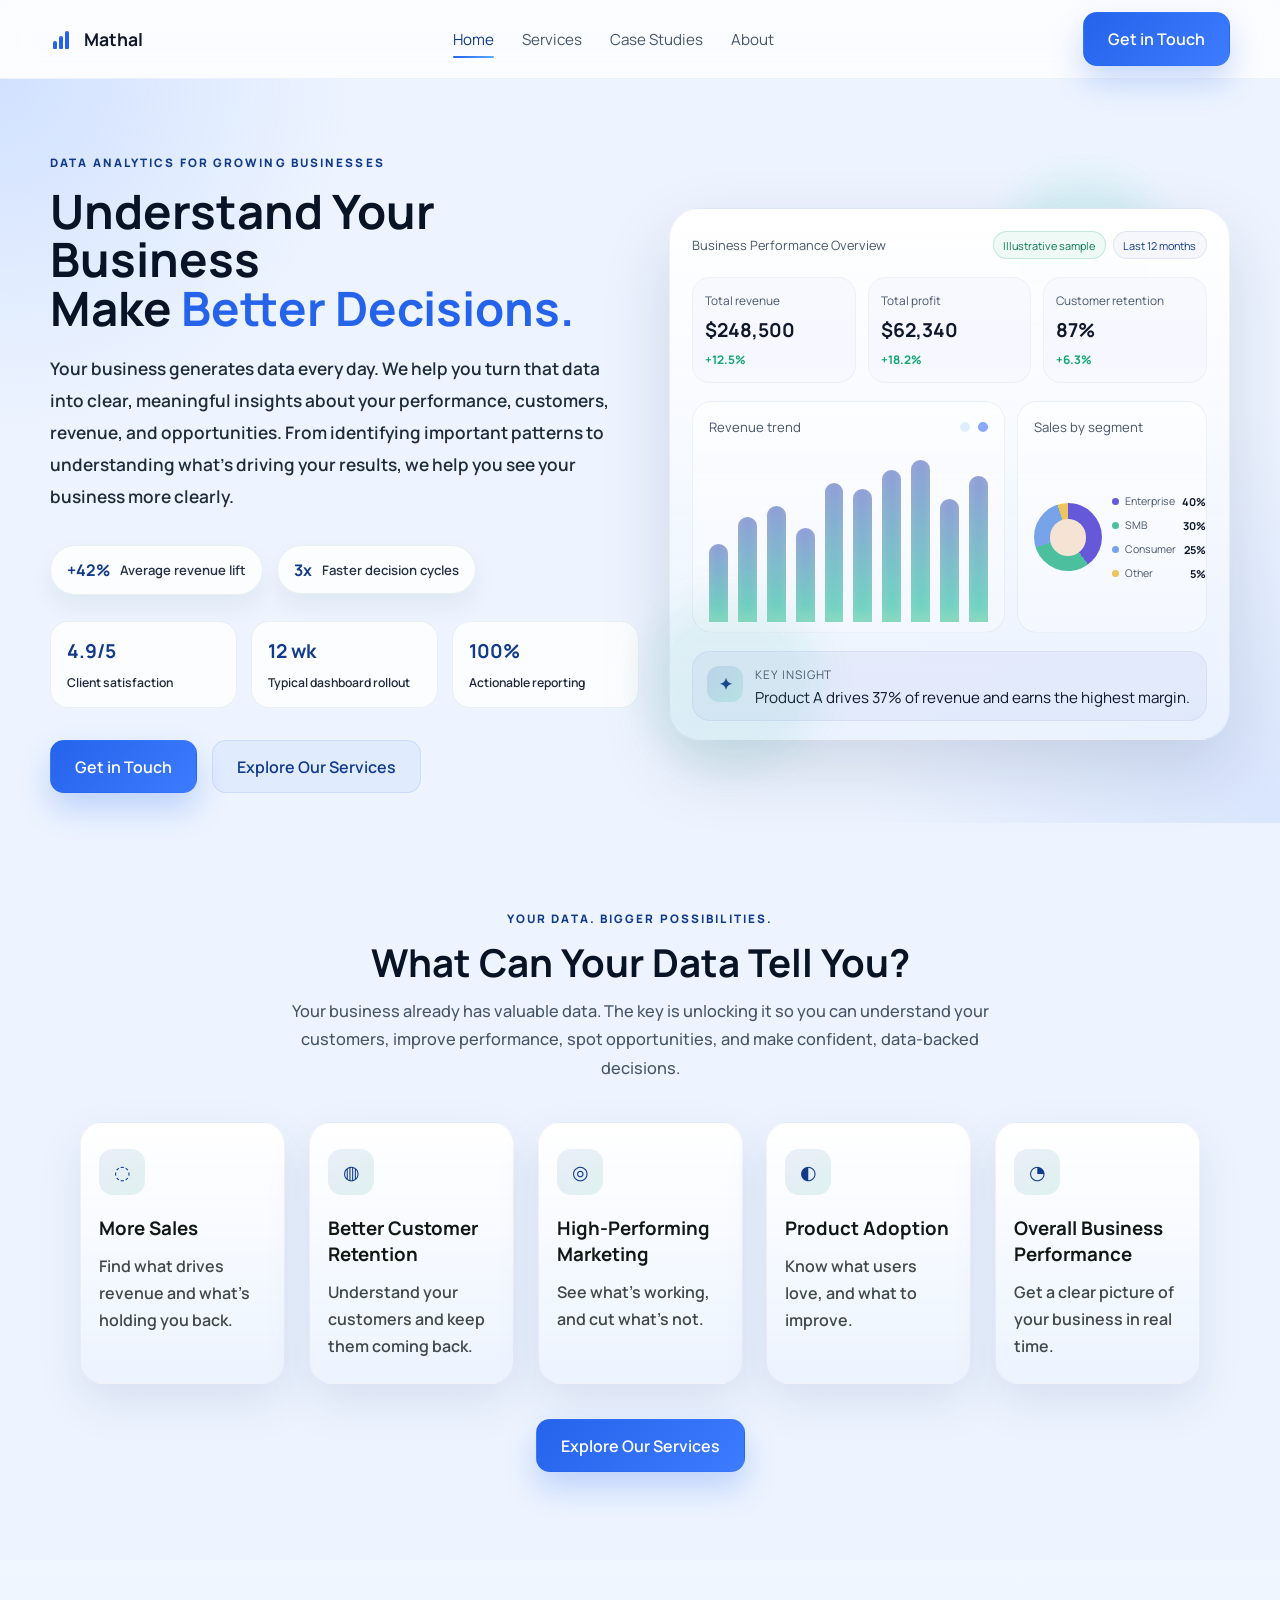
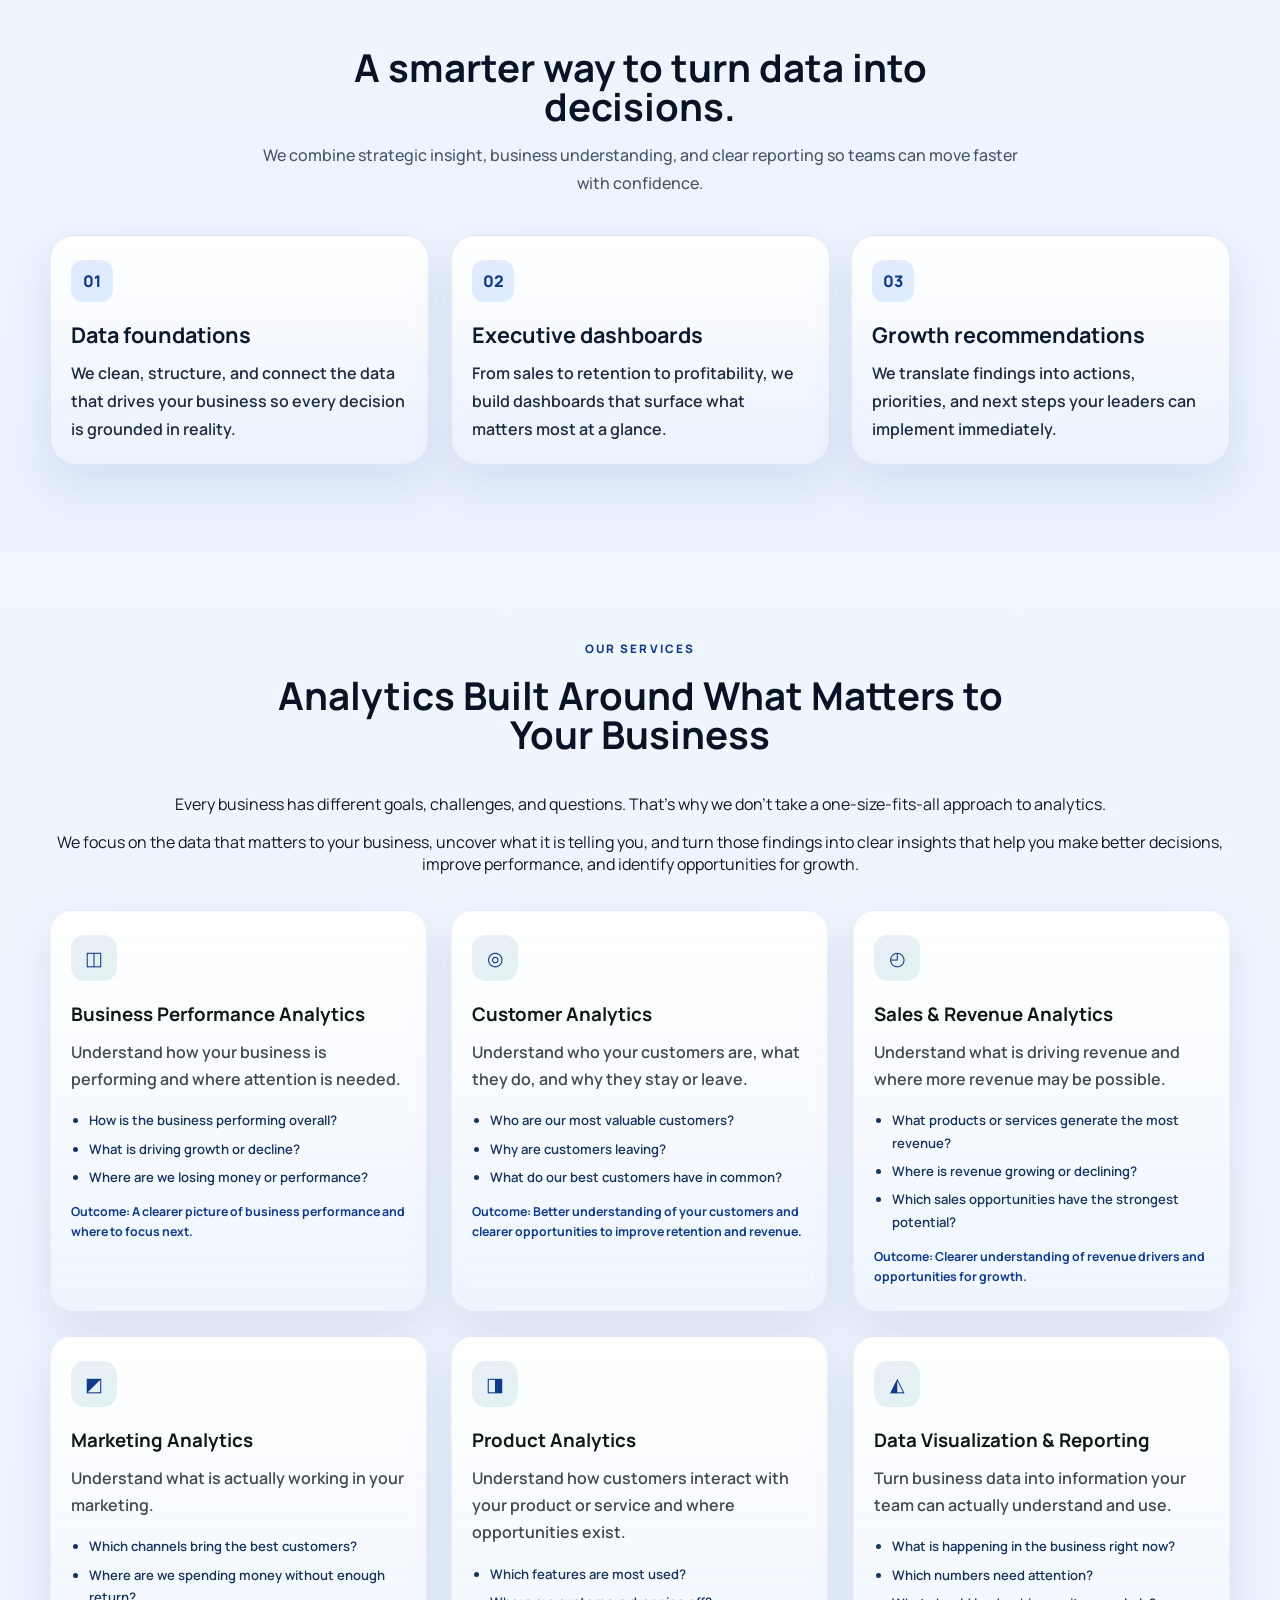
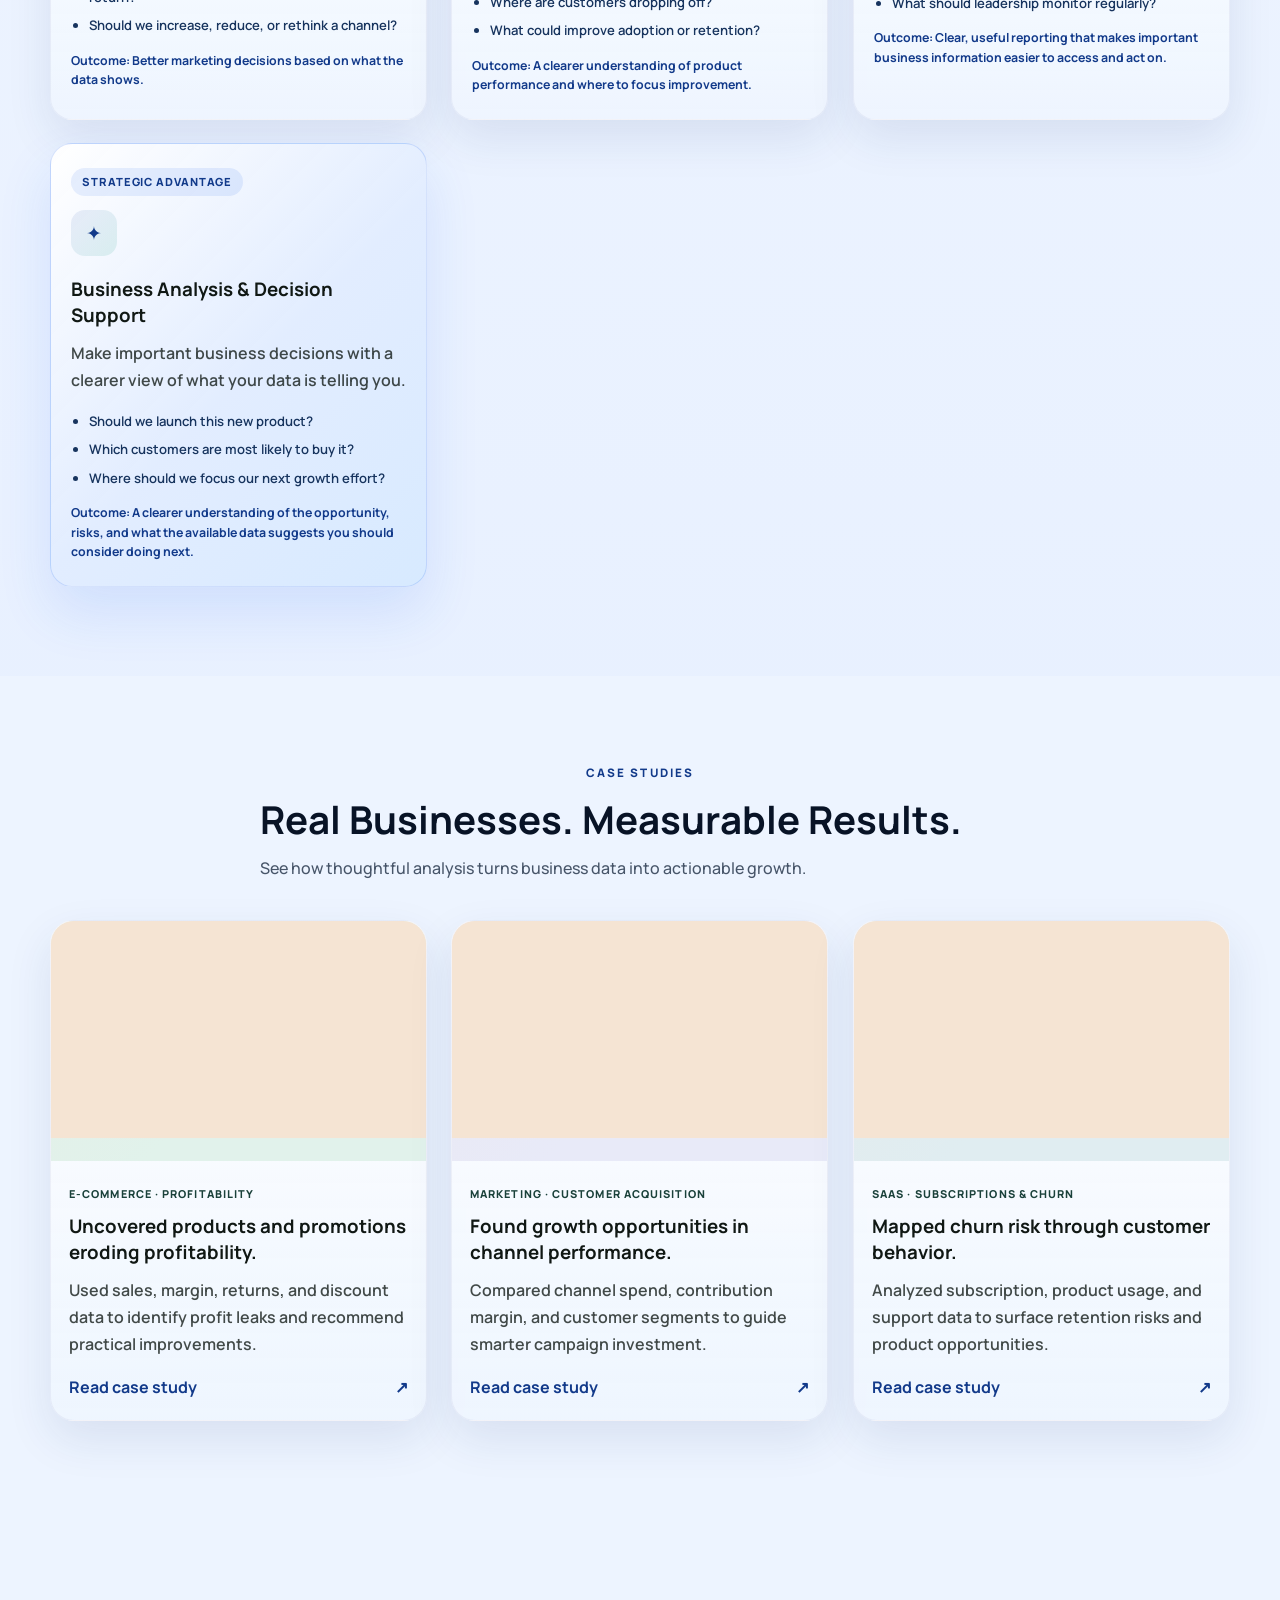
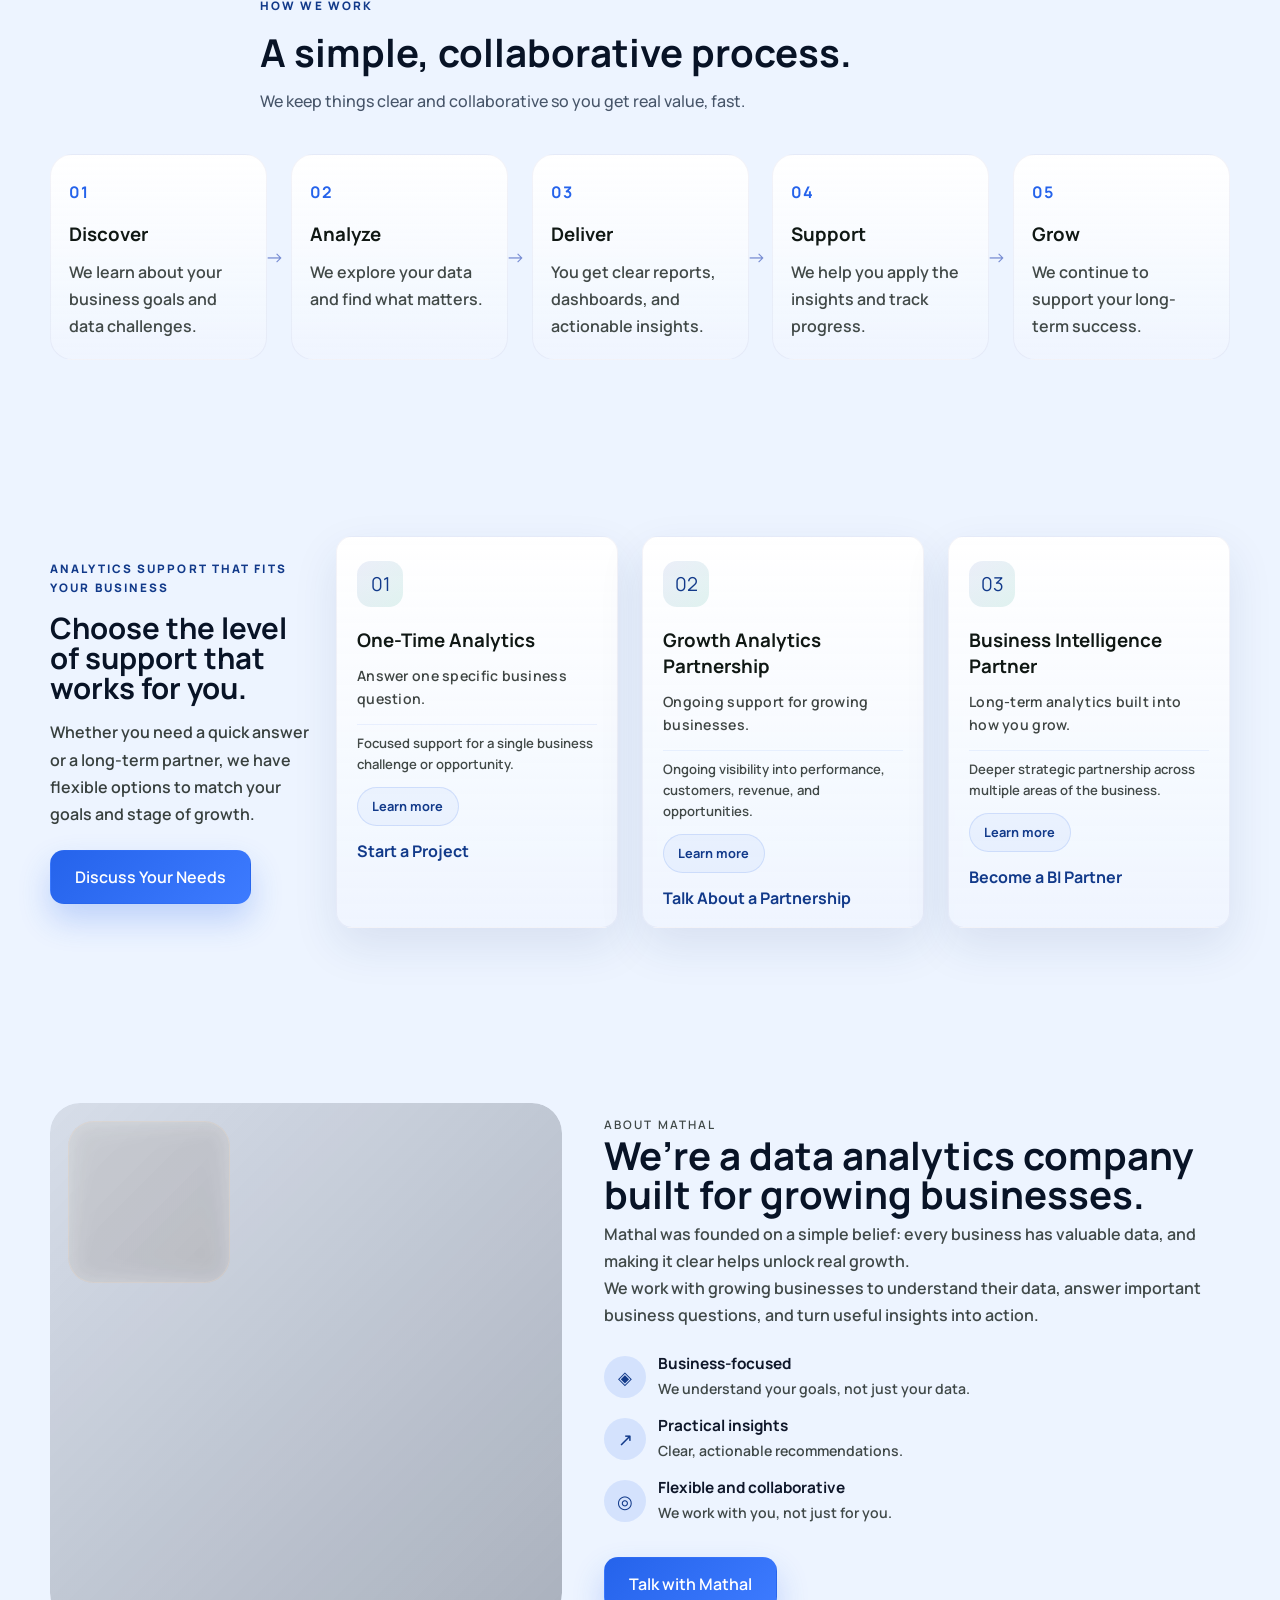
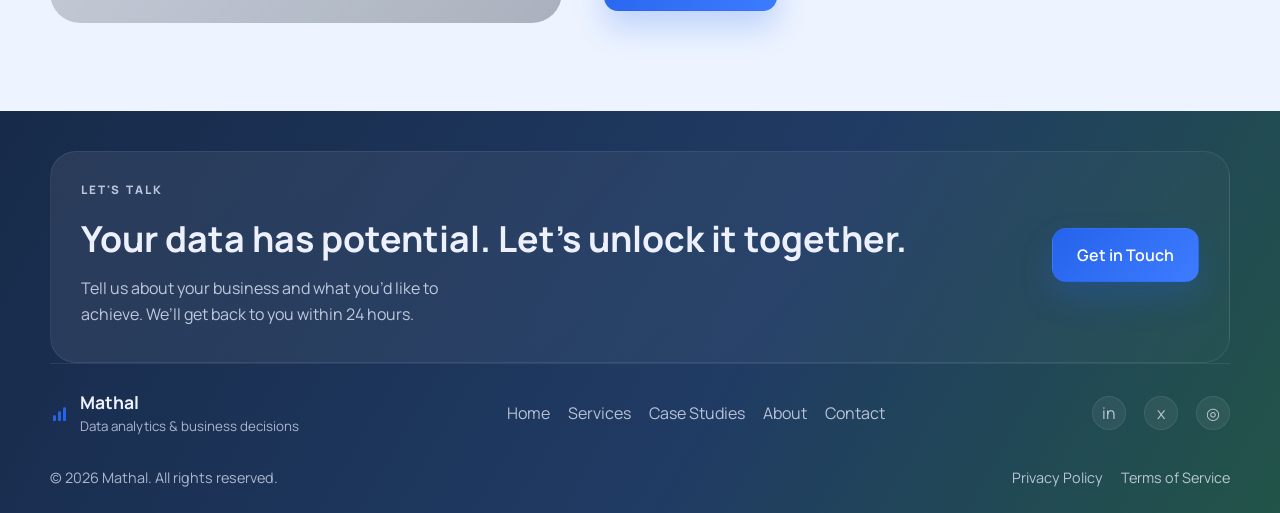
==== index.html @ b7bab28c "Add root redirect to GitHub Pages homepage" ====
<!DOCTYPE html>
<html lang="en">
  <head>
    <meta charset="UTF-8" />
    <meta http-equiv="refresh" content="0; url=pages/index.html" />
    <meta name="viewport" content="width=device-width, initial-scale=1.0" />
    <meta
      name="description"
      content="Mathal analytics website. Redirecting to the homepage."
    />
    <title>Mathal | Redirecting</title>
    <link rel="canonical" href="/pages/index.html" />
  </head>
  <body>
    <p>Redirecting to the Mathal homepage...</p>
    <script>
      window.location.replace("pages/index.html");
    </script>
  </body>
</html>
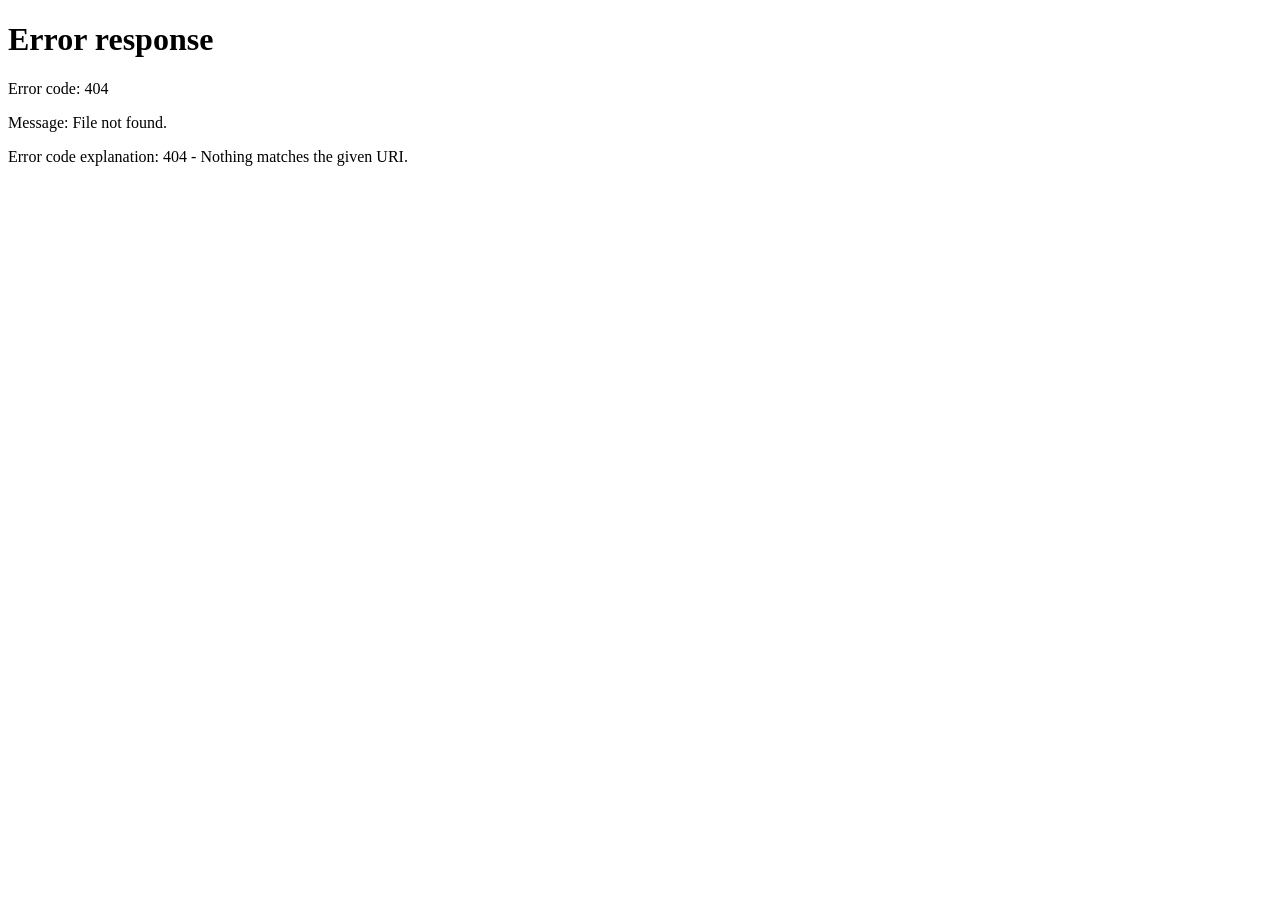
==== commit da767db2: "index.html update" ====
--- a/index.html
+++ b/index.html
@@ -14,7 +14,7 @@
   <body>
     <p>Redirecting to the Mathal homepage...</p>
     <script>
-      window.location.replace("pages/index.html");
+      window.location.replace("..pages/index.html");
     </script>
   </body>
 </html>
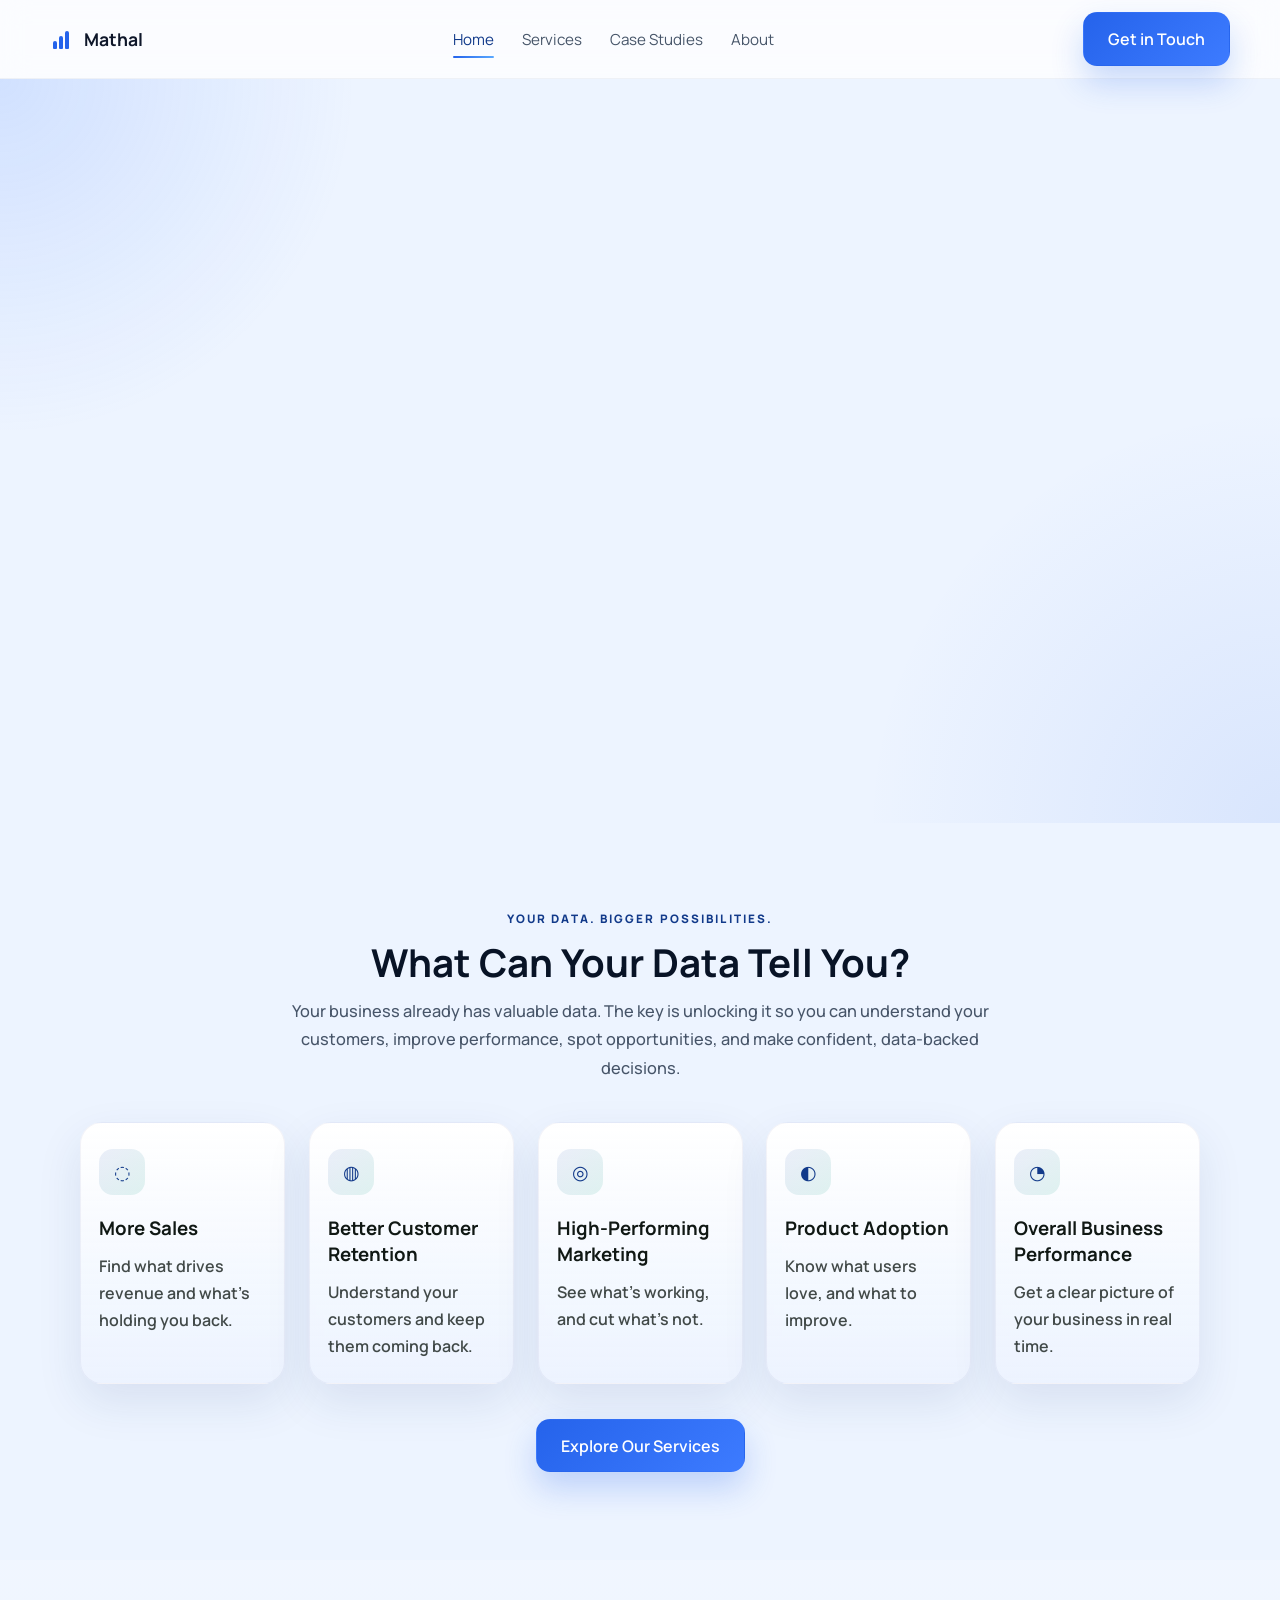
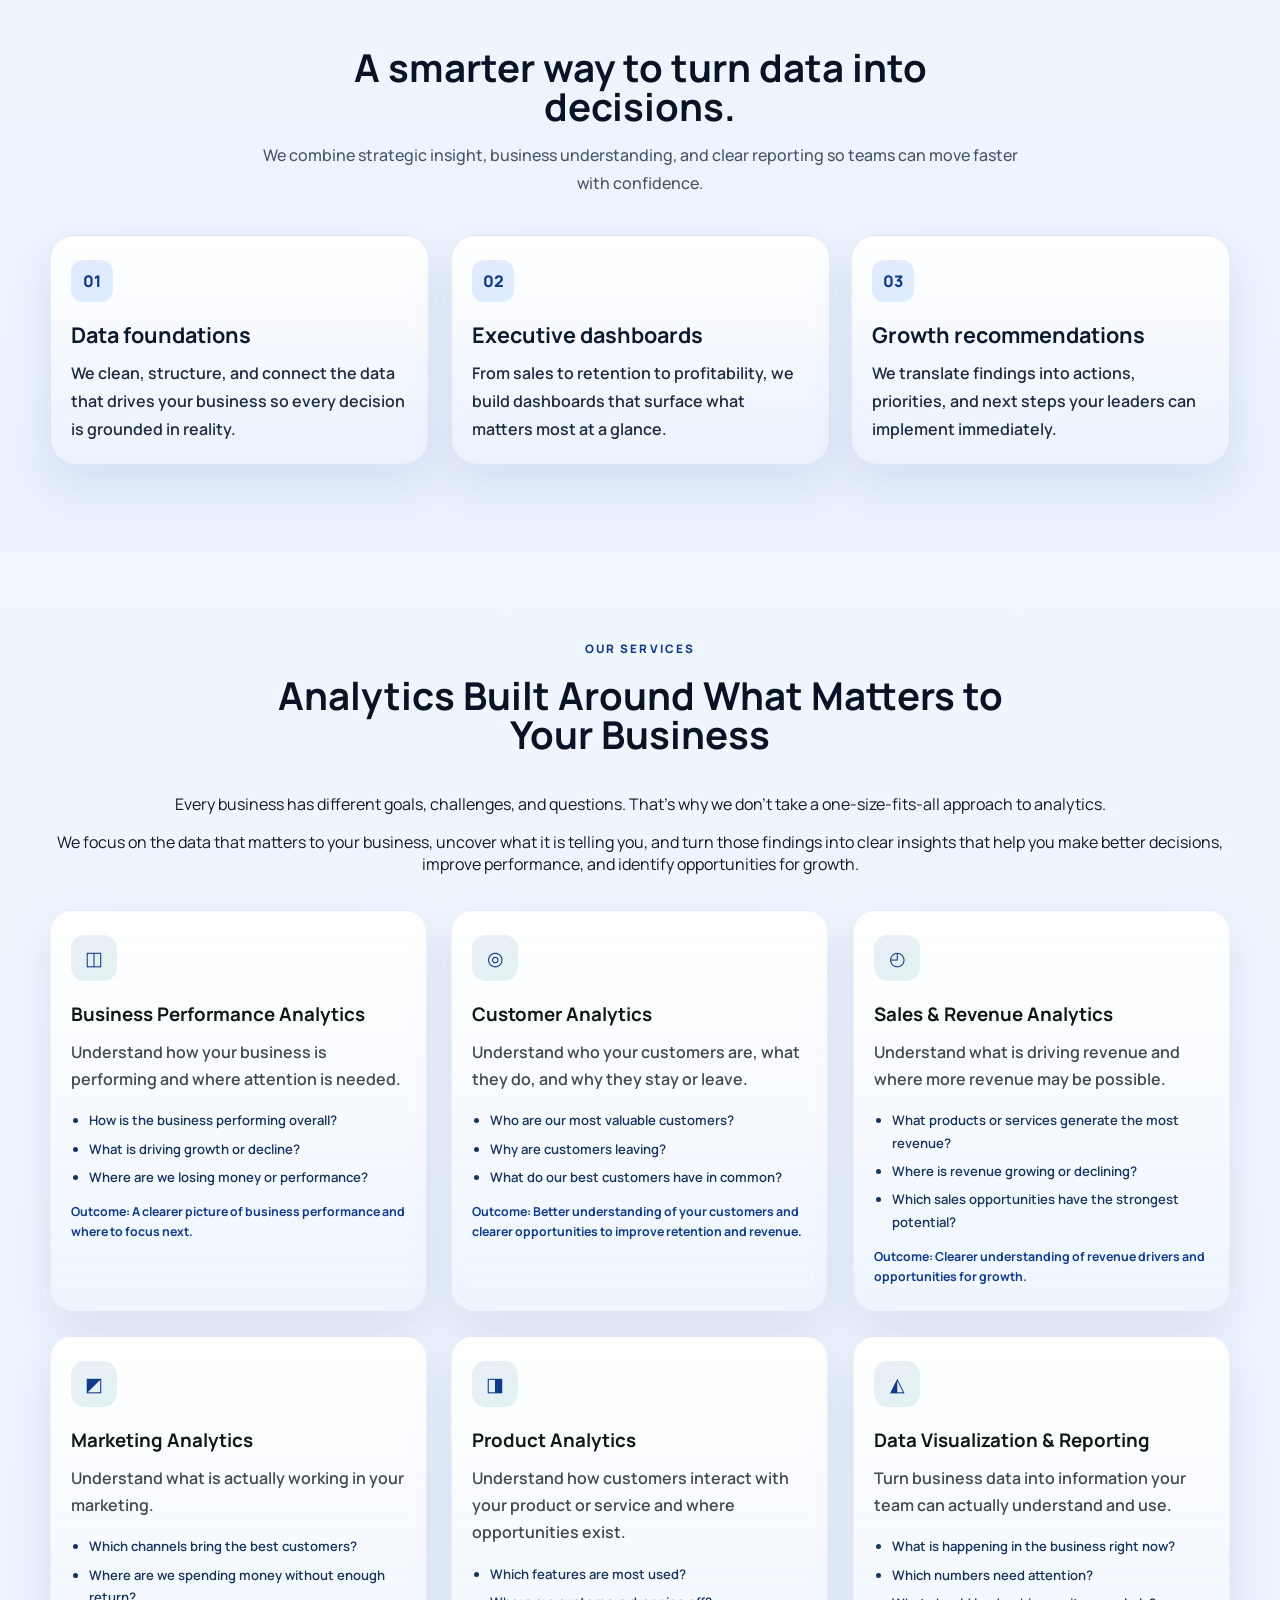
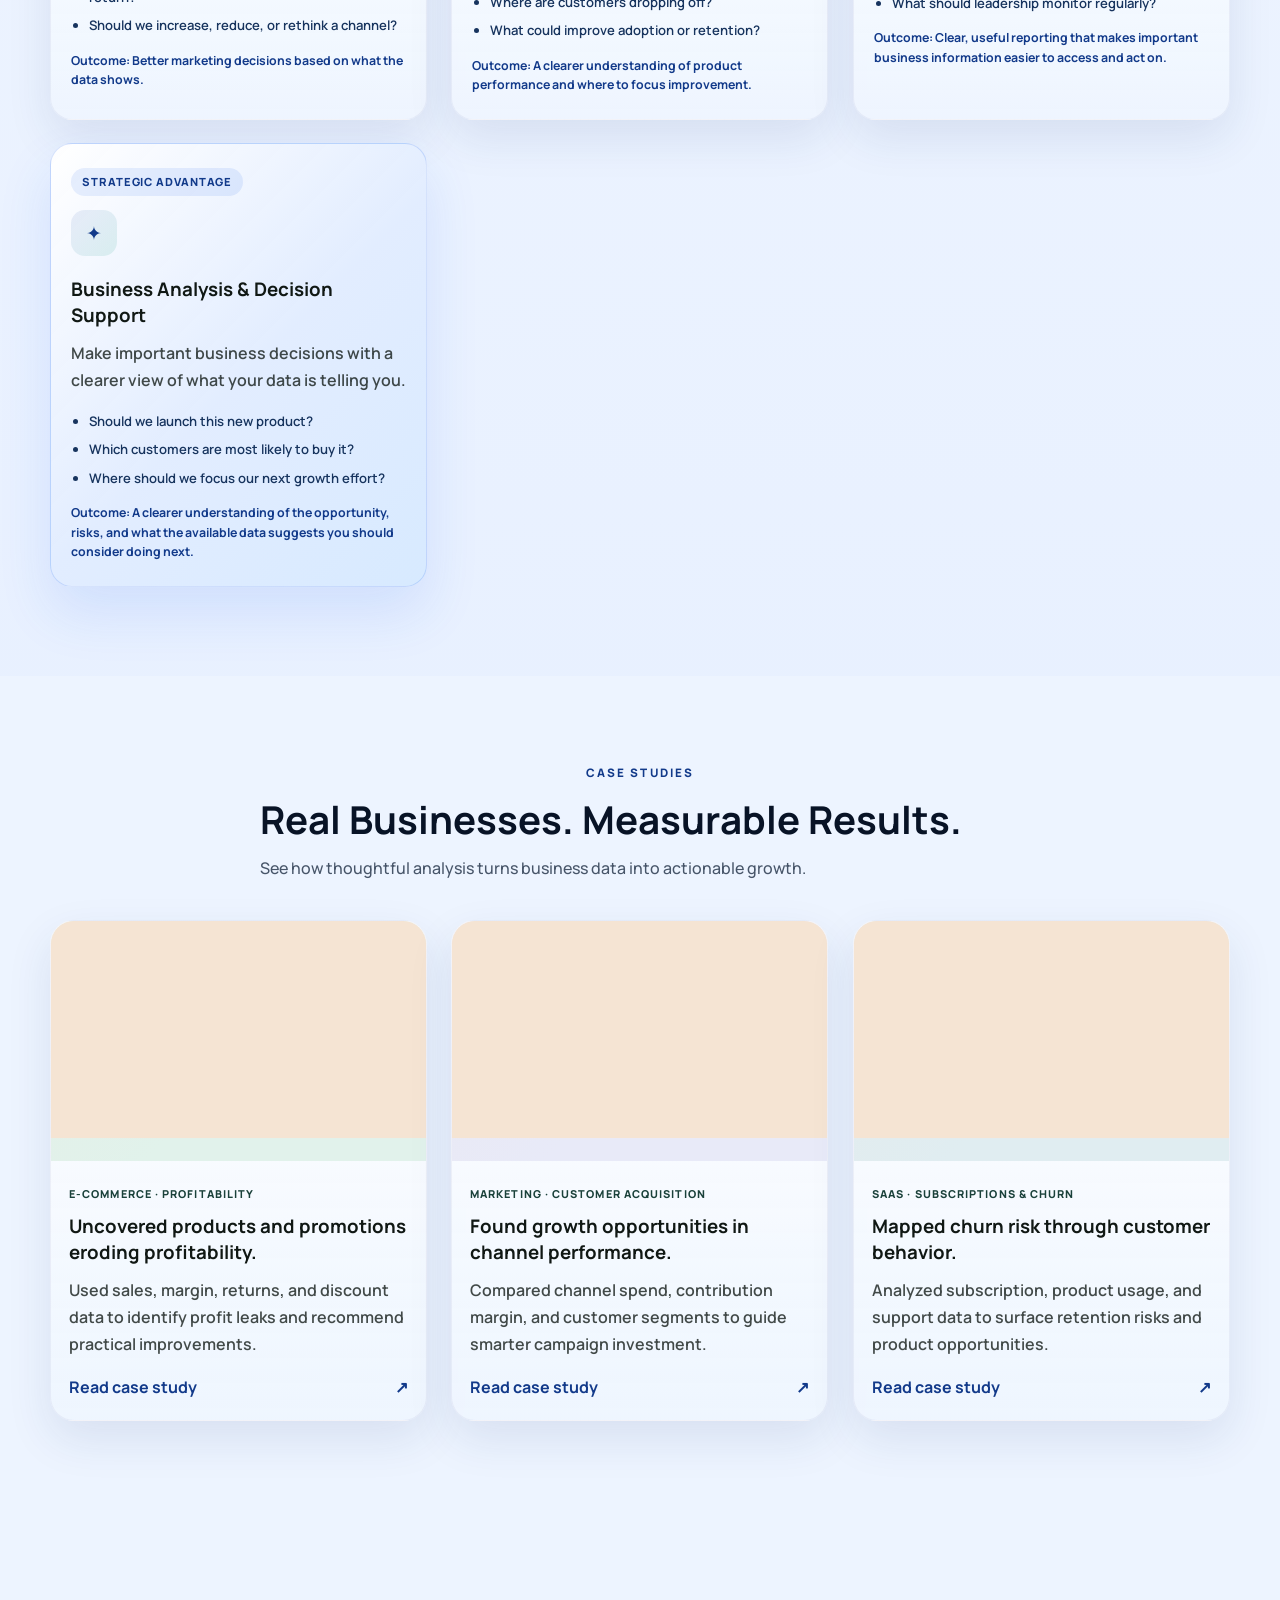
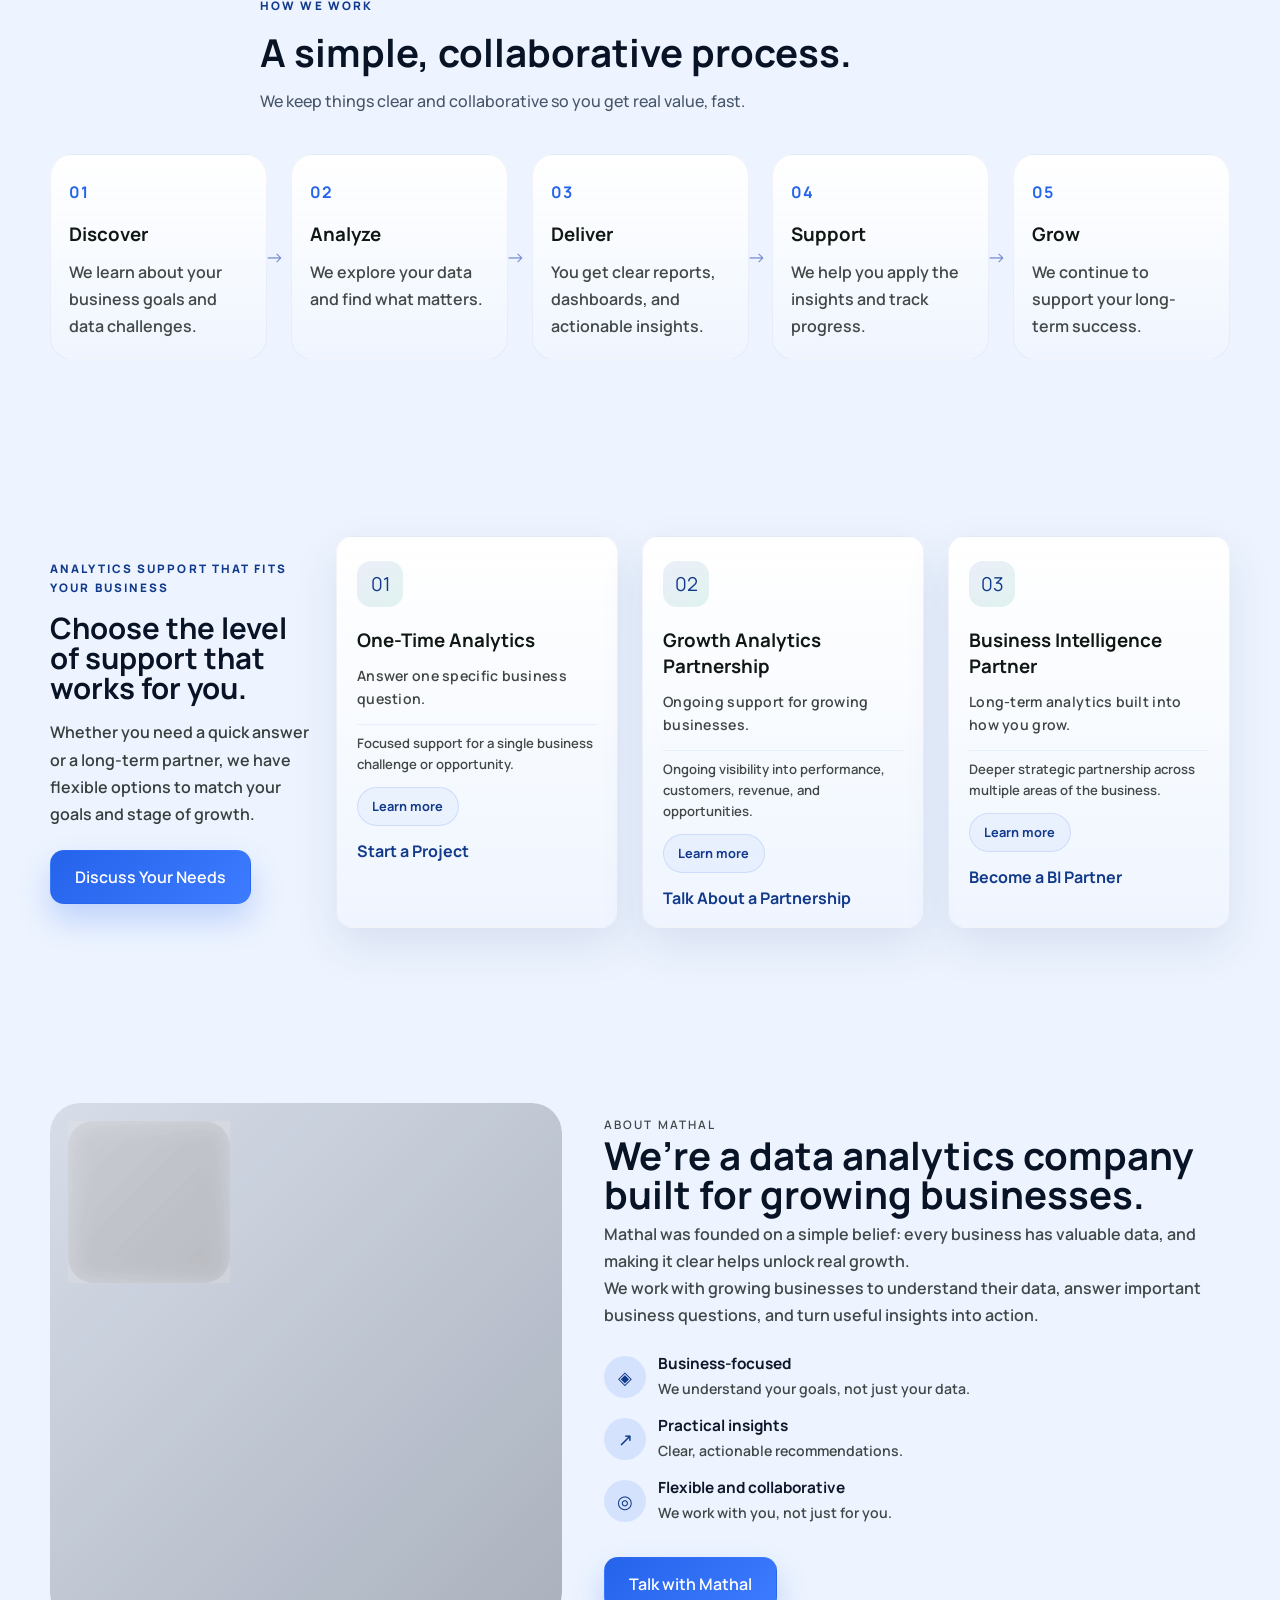
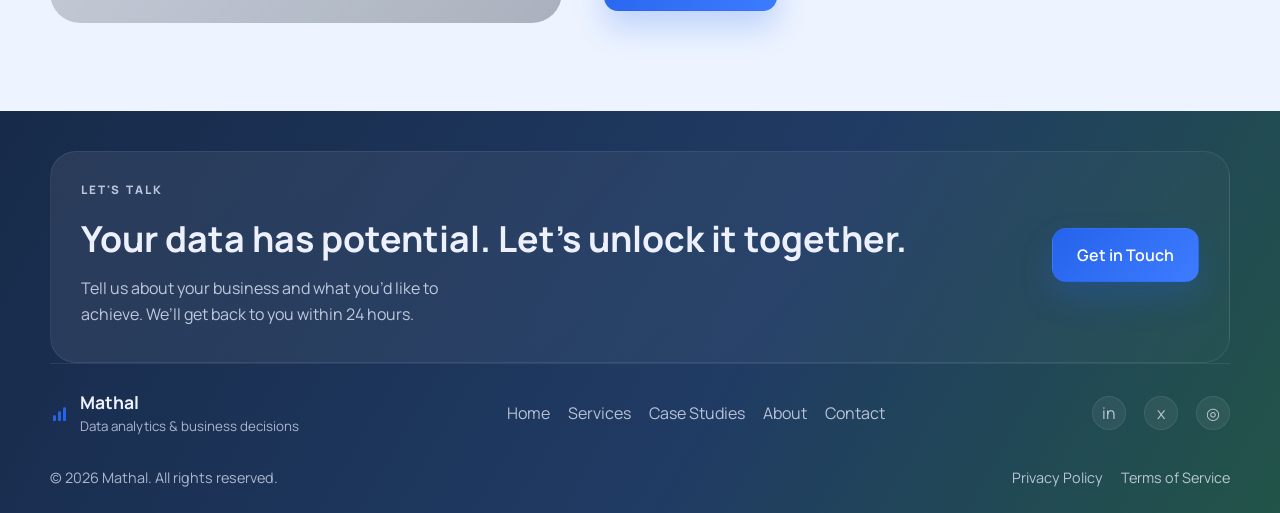
==== commit 848f41e9: "last commit" ====
--- a/index.html
+++ b/index.html
@@ -14,7 +14,7 @@
   <body>
     <p>Redirecting to the Mathal homepage...</p>
     <script>
-      window.location.replace("..pages/index.html");
+      window.location.replace("../pages/index.html");
     </script>
   </body>
 </html>
